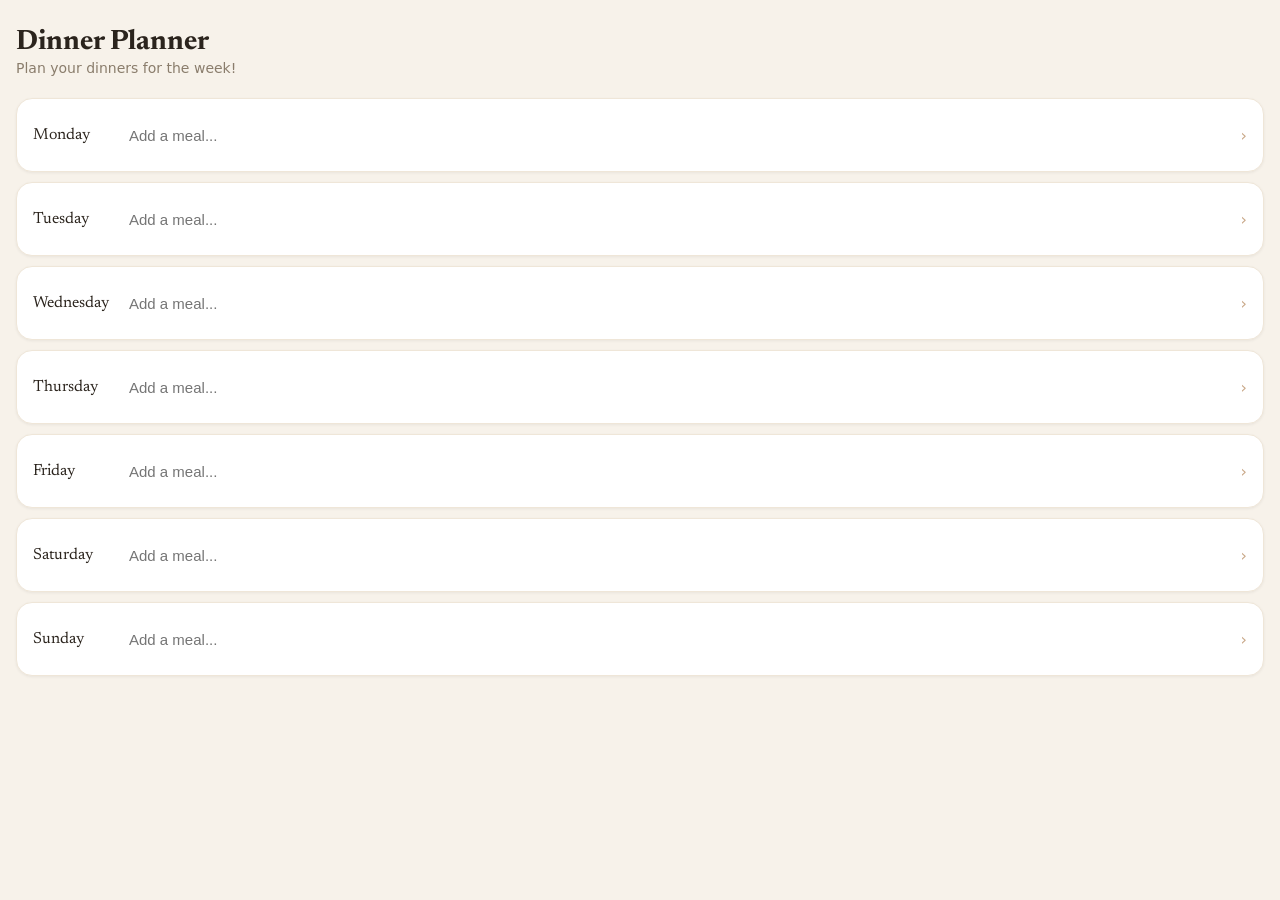
==== index.html @ b2bccb85 "Add files via upload" ====
<!DOCTYPE html>
<html lang="en">
<head>
    <meta charset="UTF-8">
    <meta name="viewport" content="width=device-width, initial-scale=1.0">
    <title>DinnerPlanner</title>
    <link rel="stylesheet" href="style.css">
    <link rel="stylesheet" href="https://fonts.googleapis.com/css2?family=Newsreader:opsz,wght@6..72,400;6..72,500&display=swap">

    <link rel="manifest" href="manifest.json">
    <meta name="theme-color" content="#b5602f">
    <link rel="apple-touch-icon" href="icon-192.png">
    <link rel="icon" href="icon-192.png">
    <meta name="apple-mobile-web-app-capable" content="yes">
    <meta name="mobile-web-app-capable" content="yes">
</head>

<body>

    <div class="container">
        <h1>Dinner Planner</h1>
        <p>Plan your dinners for the week!</p>
    </div>

    <div class="day-list">
        <div class="day-row" data-day="monday">
            <div class="day-name">Monday</div>
            <input class="day-input" data-day="monday" placeholder="Add a meal...">  
            <span class="chevron">›</span> 
        </div>
        <div class="day-row" data-day="tuesday">
            <div class="day-name">Tuesday</div>
            <input class="day-input" data-day="tuesday" placeholder="Add a meal...">
            <span class="chevron">›</span>
        </div>
        <div class="day-row" data-day="wednesday">
            <div class="day-name">Wednesday</div>
            <input class="day-input" data-day="wednesday" placeholder="Add a meal...">
            <span class="chevron">›</span>
        </div>
        <div class="day-row" data-day="thursday">
            <div class="day-name">Thursday</div>
            <input class="day-input" data-day="thursday" placeholder="Add a meal...">
            <span class="chevron">›</span>
        </div>
        <div class="day-row" data-day="friday">
            <div class="day-name">Friday</div>
            <input class="day-input" data-day="friday" placeholder="Add a meal...">
            <span class="chevron">›</span>
        </div>
        <div class="day-row" data-day="saturday">
            <div class="day-name">Saturday</div>
            <input class="day-input" data-day="saturday" placeholder="Add a meal...">
            <span class="chevron">›</span>
        </div>
        <div class="day-row" data-day="sunday">
            <div class="day-name">Sunday</div>
            <input class="day-input" data-day="sunday" placeholder="Add a meal...">
            <span class="chevron">›</span>
        </div>
    </div>

<script src="script.js"></script>    

</body>

</html>
---- style.css ----
body {
    margin: 0;
    font-family: system-ui, sans-serif;
    background-color: #f7f2ea;
    padding: 28px 16px;
}

.container h1 {
    font-family: 'Newsreader', serif;
    font-size: 28px;
    color: #2b241d;
    margin: 0;
}

.container p {
    font-size: 14px;
    color: #8a7d6c;
    margin: 4px 0 0;
}

.day-list {
    display: flex;
    flex-direction: column;
    gap: 10px;
    margin-top: 22px;
}

.day-row {
    background-color: #ffff;
    border: 1px solid #efe6d8;
    border-radius: 16px;
    box-shadow: 0px 1px 3px rgba(0, 0, 0, 0.06);
    padding: 14px 16px;
    min-height: 44px;
    display: flex;
    align-items: center;
    gap: 12px;
    cursor: pointer;
}

.day-row:active {
    background-color: #fbf7f0;
}

.day-name {
    font-family: 'Newsreader', serif;
    font-size: 16px;
    color: #2b241d;
    width: 82px;
    flex-shrink: 0;
}

.day-input {
    border: none;
    background: transparent;
    font-size: 15px;
    color: #453c33;
    flex: 1;
    outline: none;
}

.chevron {
    flex-shrink: 0;
    color: #c9a888;
}

.back-link {
    display: inline-flex;
    align-items: center;
    gap: 6px;
    font-size: 14px;
    color: #8a7d6c;
    min-height: 44px;
    text-decoration: none;
}

.day-heading {
    font-family: 'Newsreader', serif;
    font-size: 34px;
    color: #2b241d;
    margin: 10px 0 12px;
}

.meal-section {
    margin-bottom: 32px;
}

.meal-label {
    font-size: 12px;
    letter-spacing: 0.04em;
    text-transform: uppercase;
    color: #b7ac9c;
    margin-bottom: 4px;
}

.meal-input {
    border: none;
    border-bottom: 1.5px solid #e8ddd0;
    background: transparent;
    font-size: 17px;
    padding: 10px 1px 12px;
    color: #453c33;
    width: 100%;
    outline: none;
}

.placeholder-box {
    border: 1.5px dashed #e0d5c4;
    border-radius: 14px;
    padding: 22px;
    text-align: center;
    color: #b7ac9c;
    font-size: 13.5px;
}
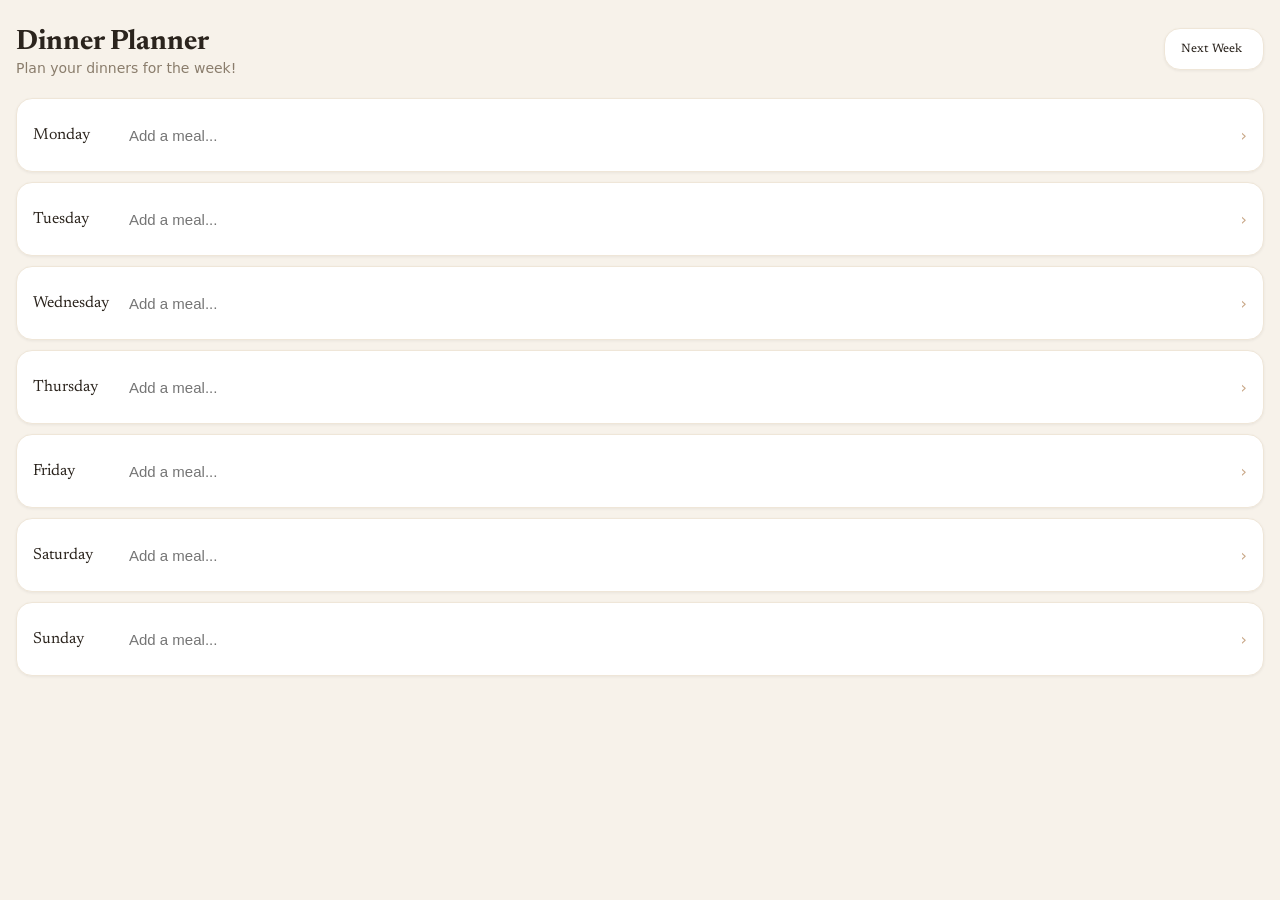
==== commit 49bc9726: "Added "Clear Data" button and added input to enter recipe link" ====
--- a/index.html
+++ b/index.html
@@ -18,8 +18,15 @@
 <body>
 
     <div class="container">
-        <h1>Dinner Planner</h1>
-        <p>Plan your dinners for the week!</p>
+        <div class="row">
+            <div class="left-thing">
+                <h1>Dinner Planner</h1>
+                <p>Plan your dinners for the week!</p> 
+            </div>
+            <div class="right-thing">
+                <button id="clear-btn">Next Week</button>
+            </div>
+        </div>
     </div>
 
     <div class="day-list">
--- a/style.css
+++ b/style.css
@@ -104,11 +104,52 @@
     outline: none;
 }
 
-.placeholder-box {
+#clear-btn {
+    font-family: 'Newsreader', serif;
+    font-size: 12px;
+    color: #2b241d;
+    width: 100px;
+    flex-shrink: 0;
+    background-color: #ffff;
+    border: 1px solid #efe6d8;
+    border-radius: 16px;
+    box-shadow: 0px 1px 3px rgba(0, 0, 0, 0.06);
+    padding: 14px 16px;
+    min-height: 40px;
+    display: flex;
+    align-items: center;
+    gap: 12px;
+    cursor: pointer;
+}
+
+.row {
+  display: flex;
+  justify-content: space-between;
+}
+
+.recipe-link {
     border: 1.5px dashed #e0d5c4;
     border-radius: 14px;
     padding: 22px;
     text-align: center;
     color: #b7ac9c;
     font-size: 13.5px;
+}
+
+#recipe-heading {
+    font-family: 'Newsreader', serif;
+    font-size: 34px;
+    color: #2b241d;
+    margin: 10px 0 12px;
+}
+
+#link-input {
+    border: none;
+    border-bottom: 1.5px solid #e8ddd0;
+    background: transparent;
+    font-size: 17px;
+    padding: 10px 1px 12px;
+    color: #453c33;
+    width: 100%;
+    outline: none;
 }
